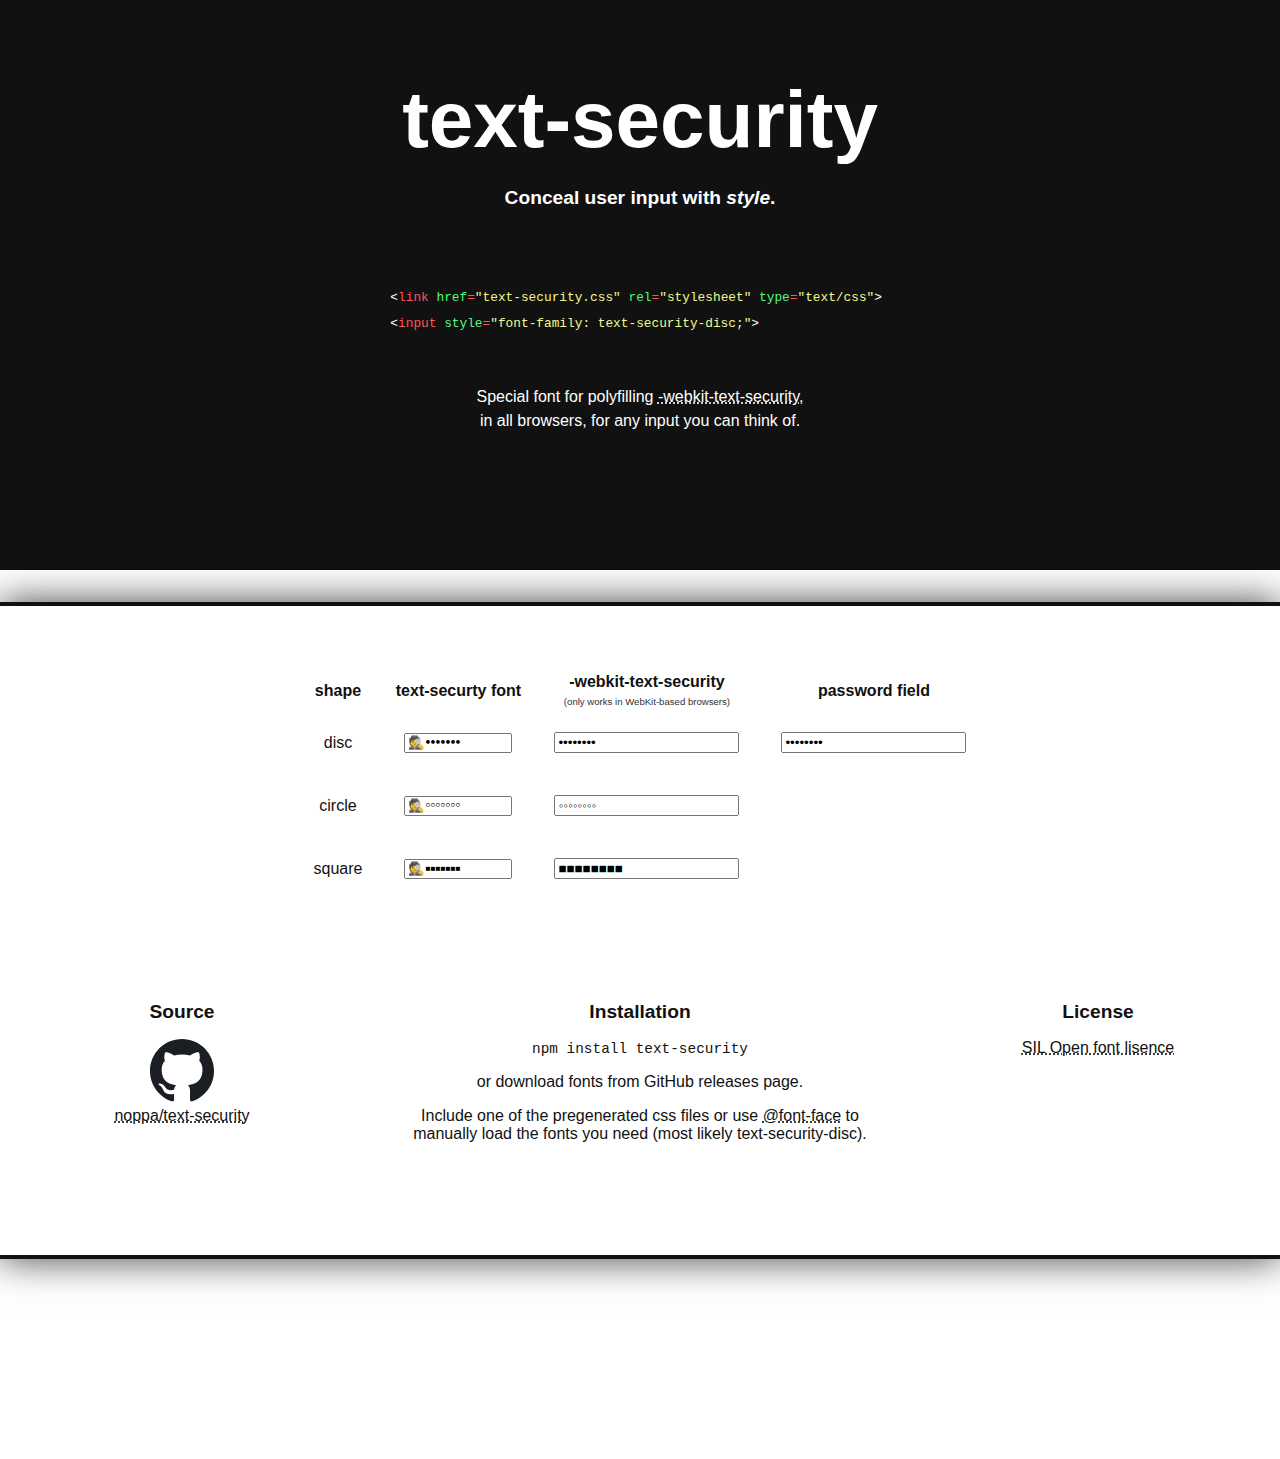
==== text-security.html @ a8082f91 "Fix installation code formatting" ====
<!DOCTYPE html>
<html lang="en">

<head>
  <meta charset="UTF-8">
  <title>text-security font demo</title>
  <link href="assets/text-security/text-security.css" rel="stylesheet" type="text/css" />
  <meta name="viewport" content="width=device-width, initial-scale=1">
</head>

<body>
  <style>
    html, body {
      font-size: 16px;
    }
    body {
      font-family: Arial;
      text-align: center;
      background: #fff;
      color: #111;
      margin: 0px;
      padding: 0px;
      padding-bottom: 200px;
      position: relative;
    }
    header {
      padding: 20px 0px 100px 0px;
      background: #111;
      color: #fff;
      min-height: 50vh;
      background: #111;
      text-align: center;
    }
    main {
      padding: 4rem 0rem;
      margin-top: 2rem;
      background: #fff;
      position: relative;
      z-index: 110;
      left: 0;
      width: 100%;
      box-shadow: 0px 0px 37px 0px rgba(0,0,0,0.75);
      border-top: 4px solid #111;
      border-bottom: 4px solid #111;
    }

    #info {
      display: flex;
      flex-wrap: wrap;
    }
    #info > * {
      flex: 1;
      padding: 2rem;
      min-width: 300px;
    }

    @media screen and (orientation: portrait) {
      #info {
        flex-direction: column;
      }
    }

    .no-break {
      white-space: nowrap;
    }

    .content-wrap, .table-wrap {
      display: inline-block;
    }
    .content-wrap {
      width: 100%;
    }
    .table-wrap {
      overflow-y: auto;
    }
    td {
      text-align: center;
      padding: 20px;
    }
    td, th {
      font-size: 1rem;
    }
    small {
      font-size: 0.6em;
      font-weight: normal;
      color: rgb(49, 49, 49);
    }
    h1 {
      font-size: 5rem;
    }
    h2 {
      font-size: 1.2rem;
      margin-top: 4rem;
    }
    header h2 {
      margin-top: -2rem;
    }
    h3 {
      font-size: 1rem;
      font-weight: normal;
      line-height: 150%;
    }
    a {
      color: inherit;
      text-decoration: underline;
      text-decoration-style: dotted;
    }

    .example {
      margin: 2rem 1rem;
      font-size: 0.8rem;
      max-width: 800px;
      text-align: left;
      display: inline-block;
      line-height: 200%;
    }
    
    .example code {
      white-space: pre-wrap;
    }
    code .token {
      color: #fff;
    }
    code .tag, .attr-eq {
      color: #ff5555;
    }
    code .attr {
      color: #50fa7b;
    }
    code .string {
      color: #f1fa8c;
      white-space: nowrap;
    }

    main code {
      font-size: 0.9rem;
    }

    .bg-disc {
      font-size: 20rem;
      position: absolute;
      display: inline-block;
      top: -20rem;
      font-family: text-security-disc;
      color: white;
      mix-blend-mode: difference;
      animation: dropping-disc 10s infinite;
    }

    .bg-wrap {
      width: 100%;
      height: 100%;
      top: 0;
      left: 0;
      overflow: hidden;
      position: absolute;
      margin-bottom: -1px;
      pointer-events: none;
    }

    @keyframes dropping-disc {
      to {
        top: 110%;
      }
    }
  </style>

  <header>

    <h1>text-security</h1>
    <h2>Conceal user input with <i>style</i>.</h2>
    <div class="example">
      <code>
<span class="token">&lt;</span><span class="tag">link</span> <span class="attr">href</span><span class="attr-eq">=</span><span class="string">&quot;text-security.css&quot;</span> <span class="attr">rel</span><span class="attr-eq">=</span><span class="string">&quot;stylesheet&quot;</span> <span class="attr">type</span><span class="attr-eq">=</span><span class="string">&quot;text/css&quot;</span><span class="token">&gt;</span> 
<span class="token">&lt;</span><span class="tag">input</span> <span class="attr">style</span><span class="attr-eq">=</span><span class="string">&quot;font-family: text-security-disc;&quot;</span><span class="token">&gt;</span></code>
    </div>

    <h3>
      Special font for polyfilling
      <a href="https://developer.mozilla.org/en-US/docs/Web/CSS/-webkit-text-security">-webkit-text-security</a>,<br />
      in all browsers, for any input you can think of.
    </h3>
  </header>

  <div class="bg-wrap">
    <div class="bg-disc" style="left: 0%; animation-delay: 3s; animation-duration: 10s;">t</div>
    <div class="bg-disc" style="left: 7%; animation-delay: 1s; animation-duration: 9s;">e</div>
    <div class="bg-disc" style="left: 14%; animation-delay: 10s; animation-duration: 12s;">x</div>
    <div class="bg-disc" style="left: 21%; animation-delay: 6s; animation-duration: 13s;">t</div>
    <div class="bg-disc" style="left: 28%; animation-delay: 5s; animation-duration: 16s;">t</div>
    <div class="bg-disc" style="left: 35%; animation-delay: 8s; animation-duration: 8s;">-</div>
    <div class="bg-disc" style="left: 42%; animation-delay: 0s; animation-duration: 15s;">e</div>
    <div class="bg-disc" style="left: 49%; animation-delay: 9s; animation-duration: 14s;">c</div>
    <div class="bg-disc" style="left: 56%; animation-delay: 14s; animation-duration: 18s;">u</div>
    <div class="bg-disc" style="left: 63%; animation-delay: 7s; animation-duration: 17s;">r</div>
    <div class="bg-disc" style="left: 70%; animation-delay: 2s; animation-duration: 13s;">i</div>
    <div class="bg-disc" style="left: 77%; animation-delay: 11s; animation-duration: 12s;">t</div>
    <div class="bg-disc" style="left: 84%; animation-delay: 4s; animation-duration: 10s;">y</div>
  </div>

  <main>
    <div class="content-wrap">
      <div class="table-wrap">
        <table>
          <thead>
            <tr>
              <th>shape</th>
              <th>
                text-securty font
              </th>
              <th>
                -webkit-text-security<br />
                <small>(only works in WebKit-based browsers)</small>
              </th>
              <th>
                password field
              </th>
            </tr>
          </thead>
          <tbody>
            <tr>
              <td>
                disc
              </td>
              <td>
                <input type="text" style="font-family: text-security-disc;" value="🕵️ foo [某" />
              </td>
              <td>
                <input type="text" style="-webkit-text-security: disc;" value="🕵️ foo [某" />
              </td>
              <td>
                <input type="password" value="🕵️ foo [某" />
              </td>
            </tr>
            <tr>
              <td>
                circle
              </td>
              <td>
                <input type="text" style="font-family: text-security-circle;" value="🕵️ foo [某" />
              </td>
              <td>
                <input type="text" style="-webkit-text-security: circle;" value="🕵️ foo [某" />
              </td>
              <td></td>
            </tr>
            <tr>
              <td>
                square
              </td>
              <td>
                <input type="text" style="font-family: text-security-square;" value="🕵️ foo [某" />
              </td>
              <td>
                <input type="text" style="-webkit-text-security: square;" value="🕵️ foo [某" />
              </td>
              <td></td>
            </tr>
          </tbody>
        </table>
      </div>

      <div id="info">
        <div id="source">
          <h2>Source</h2>
          <a href="https://github.com/noppa/text-security" title="GitHub repository noppa/text-security">
            <img alt="GitHub mark" src="assets/Octicons-mark-github.svg" width="64" height="64" /><br />
            <span>noppa/text-security</span>
          </a>
        </div>
        <div id="installation" style="flex-basis: 300px; min-width: 300px;">
          <h2>Installation</h2>
          <code>
            npm install text-security
          </code>
          <p>
            or download fonts from GitHub releases page.
          </p>
          <p>
            Include one of the pregenerated css files or use
            <a href="https://developer.mozilla.org/en-US/docs/Web/CSS/@font-face" class="no-break" title="MDN documentation for @font-face CSS property">@font-face</a>
            to manually load the fonts you need (most likely text-security-disc).
          </p>
        </div>
        <div id="lisence">
          <h2>License</h2>
          <p>
            <a href="https://opensource.org/licenses/OFL-1.1">SIL Open font lisence</a>
          </p>
        </div>
      </div>
    </div>
  </main>


</body>

</html>
---- assets/text-security/text-security.css ----
@font-face{font-family:'text-security-disc';src:url('text-security-disc-compat.eot');src:url('text-security-disc-compat.eot?#iefix') format('embedded-opentype'),url('text-security-disc.woff2') format('woff2'),url('text-security-disc-compat.ttf') format('truetype')}@font-face{font-family:'text-security-circle';src:url('text-security-circle-compat.eot');src:url('text-security-circle-compat.eot?#iefix') format('embedded-opentype'),url('text-security-circle.woff2') format('woff2'),url('text-security-circle-compat.ttf') format('truetype')}@font-face{font-family:'text-security-square';src:url('text-security-square-compat.eot');src:url('text-security-square-compat.eot?#iefix') format('embedded-opentype'),url('text-security-square.woff2') format('woff2'),url('text-security-square-compat.ttf') format('truetype')}
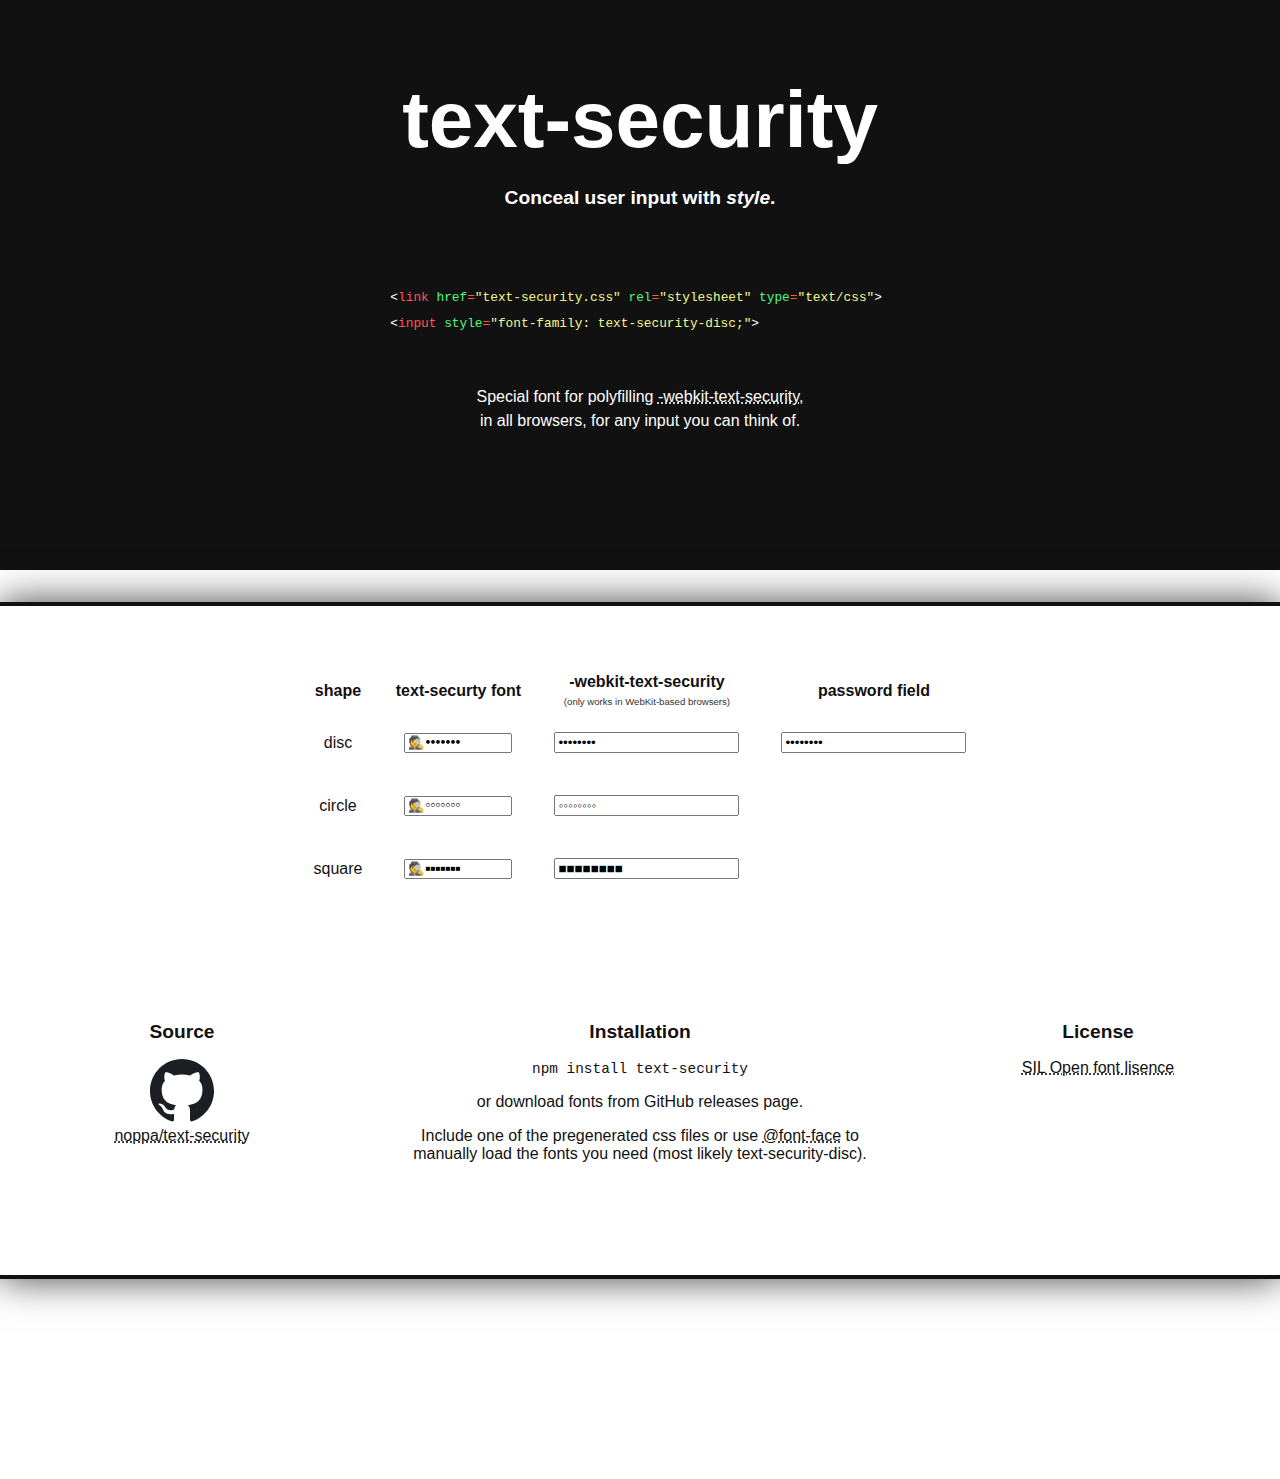
==== commit db608ae3: "Style fixes" ====
--- a/text-security.html
+++ b/text-security.html
@@ -31,7 +31,7 @@
       background: #111;
       text-align: center;
     }
-    main {
+    .main {
       padding: 4rem 0rem;
       margin-top: 2rem;
       background: #fff;
@@ -47,6 +47,7 @@
     #info {
       display: flex;
       flex-wrap: wrap;
+      margin-top: 4rem;
     }
     #info > * {
       flex: 1;
@@ -54,7 +55,7 @@
       min-width: 300px;
     }
 
-    @media screen and (orientation: portrait) {
+    @media (min-width: 320px) and (max-width: 500px) {
       #info {
         flex-direction: column;
       }
@@ -64,13 +65,14 @@
       white-space: nowrap;
     }
 
-    .content-wrap, .table-wrap {
+    .content-wrap, .table-wrap, .table-wrap-outer {
       display: inline-block;
     }
     .content-wrap {
       width: 100%;
     }
-    .table-wrap {
+    .table-wrap-outer {
+      width: 100%;
       overflow-y: auto;
     }
     td {
@@ -90,7 +92,6 @@
     }
     h2 {
       font-size: 1.2rem;
-      margin-top: 4rem;
     }
     header h2 {
       margin-top: -2rem;
@@ -132,7 +133,7 @@
       white-space: nowrap;
     }
 
-    main code {
+    .main code {
       font-size: 0.9rem;
     }
 
@@ -198,66 +199,68 @@
     <div class="bg-disc" style="left: 84%; animation-delay: 4s; animation-duration: 10s;">y</div>
   </div>
 
-  <main>
+  <div class="main">
     <div class="content-wrap">
-      <div class="table-wrap">
-        <table>
-          <thead>
-            <tr>
-              <th>shape</th>
-              <th>
-                text-securty font
-              </th>
-              <th>
-                -webkit-text-security<br />
-                <small>(only works in WebKit-based browsers)</small>
-              </th>
-              <th>
-                password field
-              </th>
-            </tr>
-          </thead>
-          <tbody>
-            <tr>
-              <td>
-                disc
-              </td>
-              <td>
-                <input type="text" style="font-family: text-security-disc;" value="🕵️ foo [某" />
-              </td>
-              <td>
-                <input type="text" style="-webkit-text-security: disc;" value="🕵️ foo [某" />
-              </td>
-              <td>
-                <input type="password" value="🕵️ foo [某" />
-              </td>
-            </tr>
-            <tr>
-              <td>
-                circle
-              </td>
-              <td>
-                <input type="text" style="font-family: text-security-circle;" value="🕵️ foo [某" />
-              </td>
-              <td>
-                <input type="text" style="-webkit-text-security: circle;" value="🕵️ foo [某" />
-              </td>
-              <td></td>
-            </tr>
-            <tr>
-              <td>
-                square
-              </td>
-              <td>
-                <input type="text" style="font-family: text-security-square;" value="🕵️ foo [某" />
-              </td>
-              <td>
-                <input type="text" style="-webkit-text-security: square;" value="🕵️ foo [某" />
-              </td>
-              <td></td>
-            </tr>
-          </tbody>
-        </table>
+      <div class="table-wrap-outer">
+        <div class="table-wrap">
+          <table>
+            <thead>
+              <tr>
+                <th>shape</th>
+                <th>
+                  text-securty font
+                </th>
+                <th>
+                  -webkit-text-security<br />
+                  <small>(only works in WebKit-based browsers)</small>
+                </th>
+                <th>
+                  password field
+                </th>
+              </tr>
+            </thead>
+            <tbody>
+              <tr>
+                <td>
+                  disc
+                </td>
+                <td>
+                  <input type="text" style="font-family: text-security-disc;" value="🕵️ foo [某" />
+                </td>
+                <td>
+                  <input type="text" style="-webkit-text-security: disc;" value="🕵️ foo [某" />
+                </td>
+                <td>
+                  <input type="password" value="🕵️ foo [某" />
+                </td>
+              </tr>
+              <tr>
+                <td>
+                  circle
+                </td>
+                <td>
+                  <input type="text" style="font-family: text-security-circle;" value="🕵️ foo [某" />
+                </td>
+                <td>
+                  <input type="text" style="-webkit-text-security: circle;" value="🕵️ foo [某" />
+                </td>
+                <td></td>
+              </tr>
+              <tr>
+                <td>
+                  square
+                </td>
+                <td>
+                  <input type="text" style="font-family: text-security-square;" value="🕵️ foo [某" />
+                </td>
+                <td>
+                  <input type="text" style="-webkit-text-security: square;" value="🕵️ foo [某" />
+                </td>
+                <td></td>
+              </tr>
+            </tbody>
+          </table>
+        </div>
       </div>
 
       <div id="info">
@@ -290,7 +293,7 @@
         </div>
       </div>
     </div>
-  </main>
+  </div>
 
 
 </body>
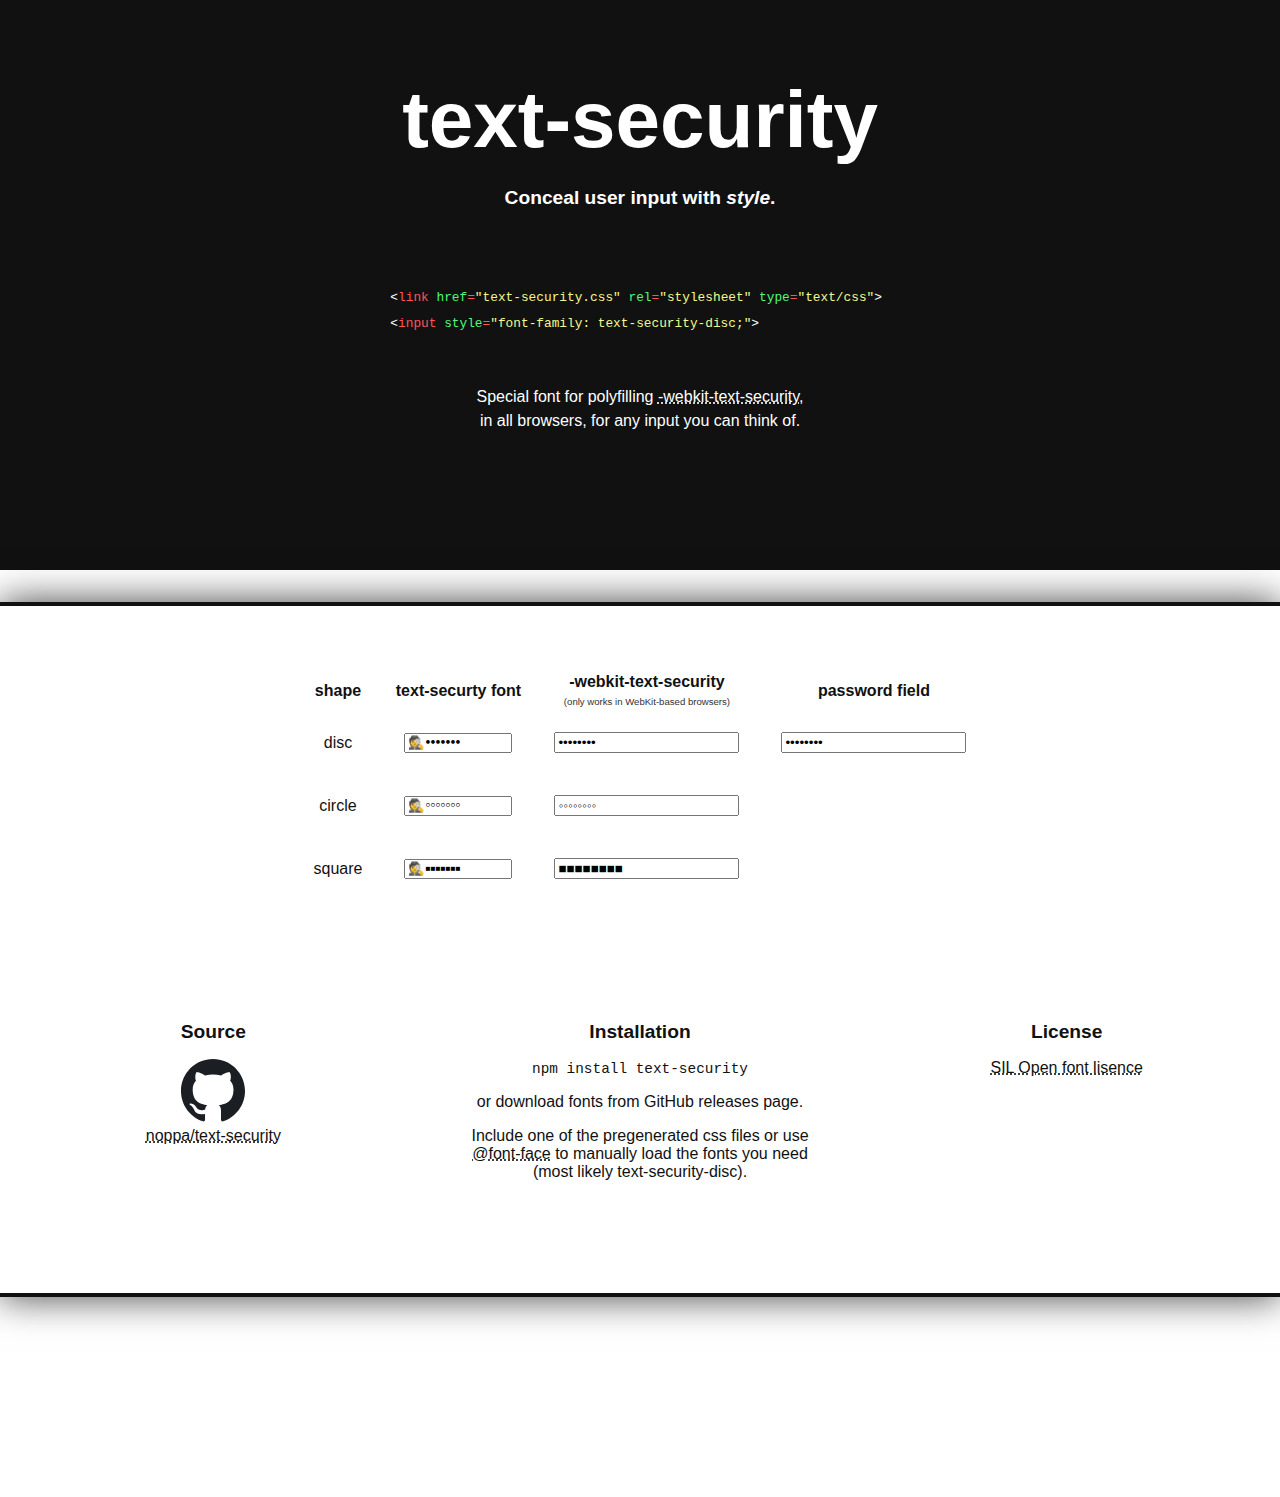
==== commit f13707a7: "Fix overly big spacing between sections" ====
--- a/text-security.html
+++ b/text-security.html
@@ -271,7 +271,7 @@
             <span>noppa/text-security</span>
           </a>
         </div>
-        <div id="installation" style="flex-basis: 300px; min-width: 300px;">
+        <div id="installation" style="min-width: 300px;">
           <h2>Installation</h2>
           <code>
             npm install text-security
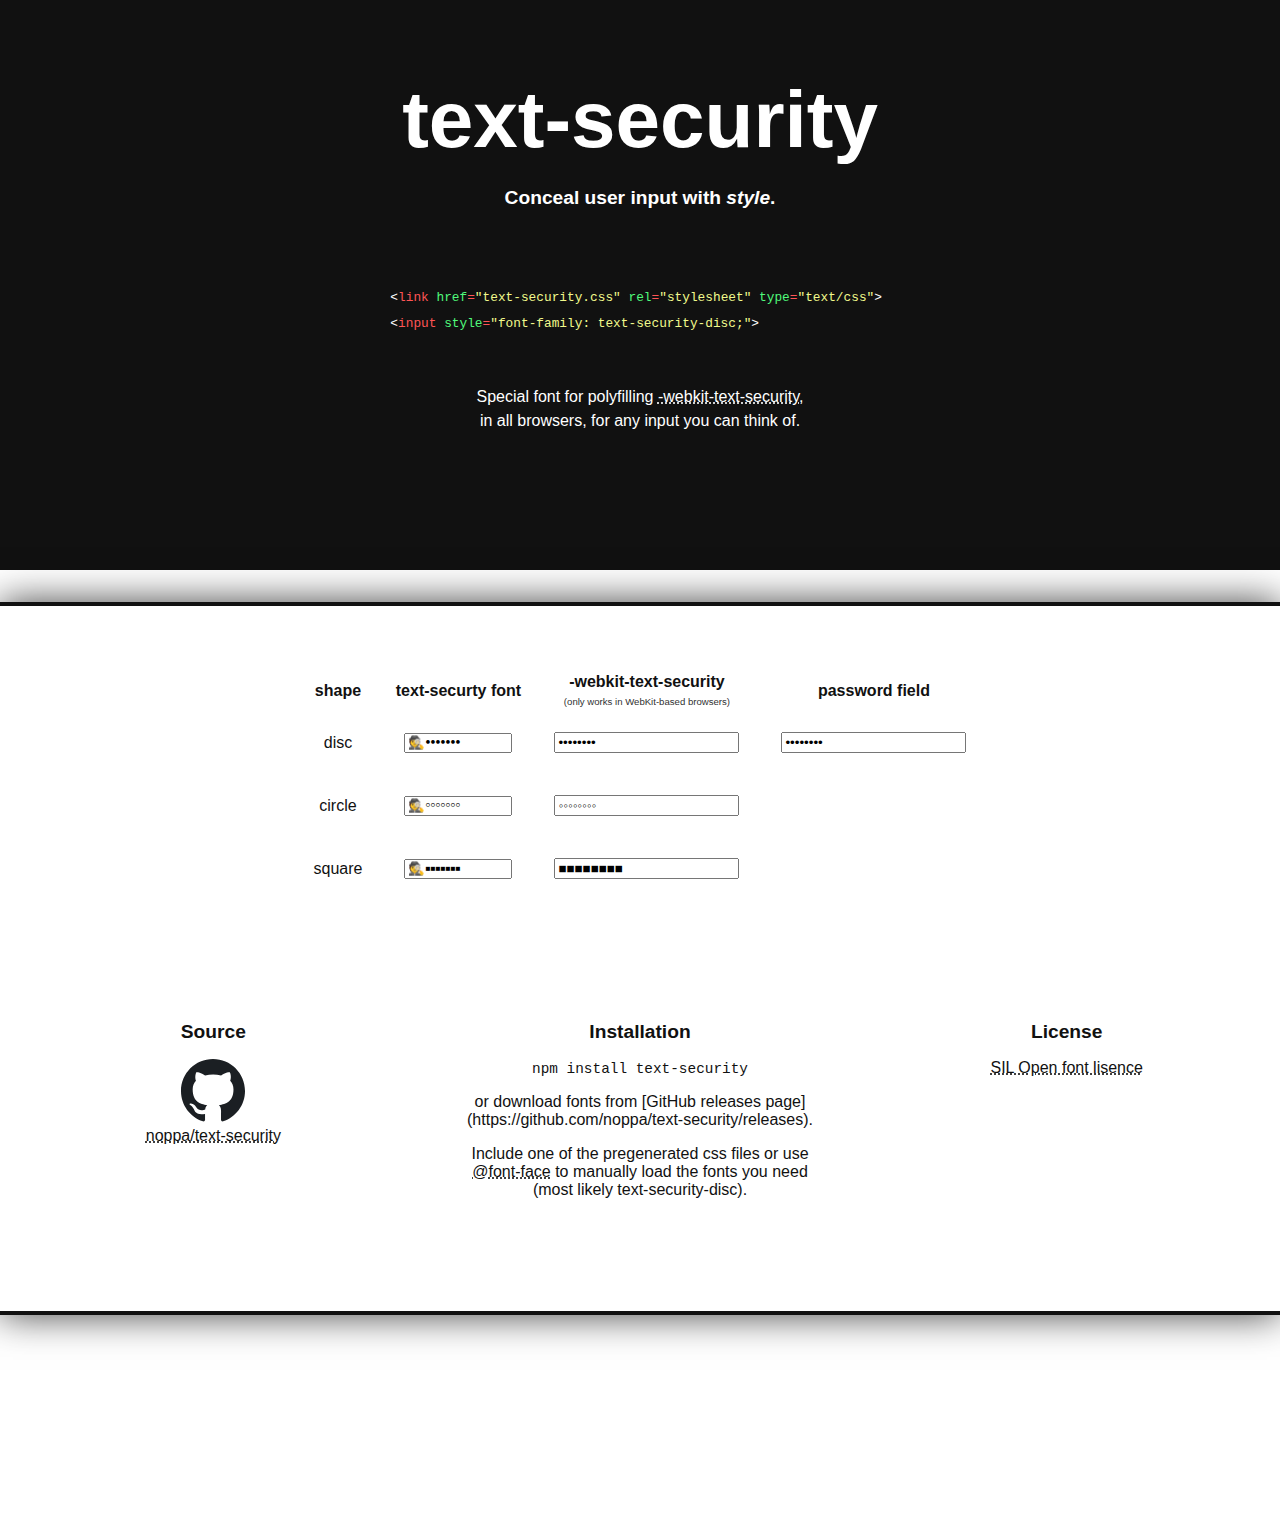
==== commit 0155c054: "Link to releases page" ====
--- a/text-security.html
+++ b/text-security.html
@@ -277,7 +277,7 @@
             npm install text-security
           </code>
           <p>
-            or download fonts from GitHub releases page.
+            or download fonts from [GitHub releases page](https://github.com/noppa/text-security/releases).
           </p>
           <p>
             Include one of the pregenerated css files or use
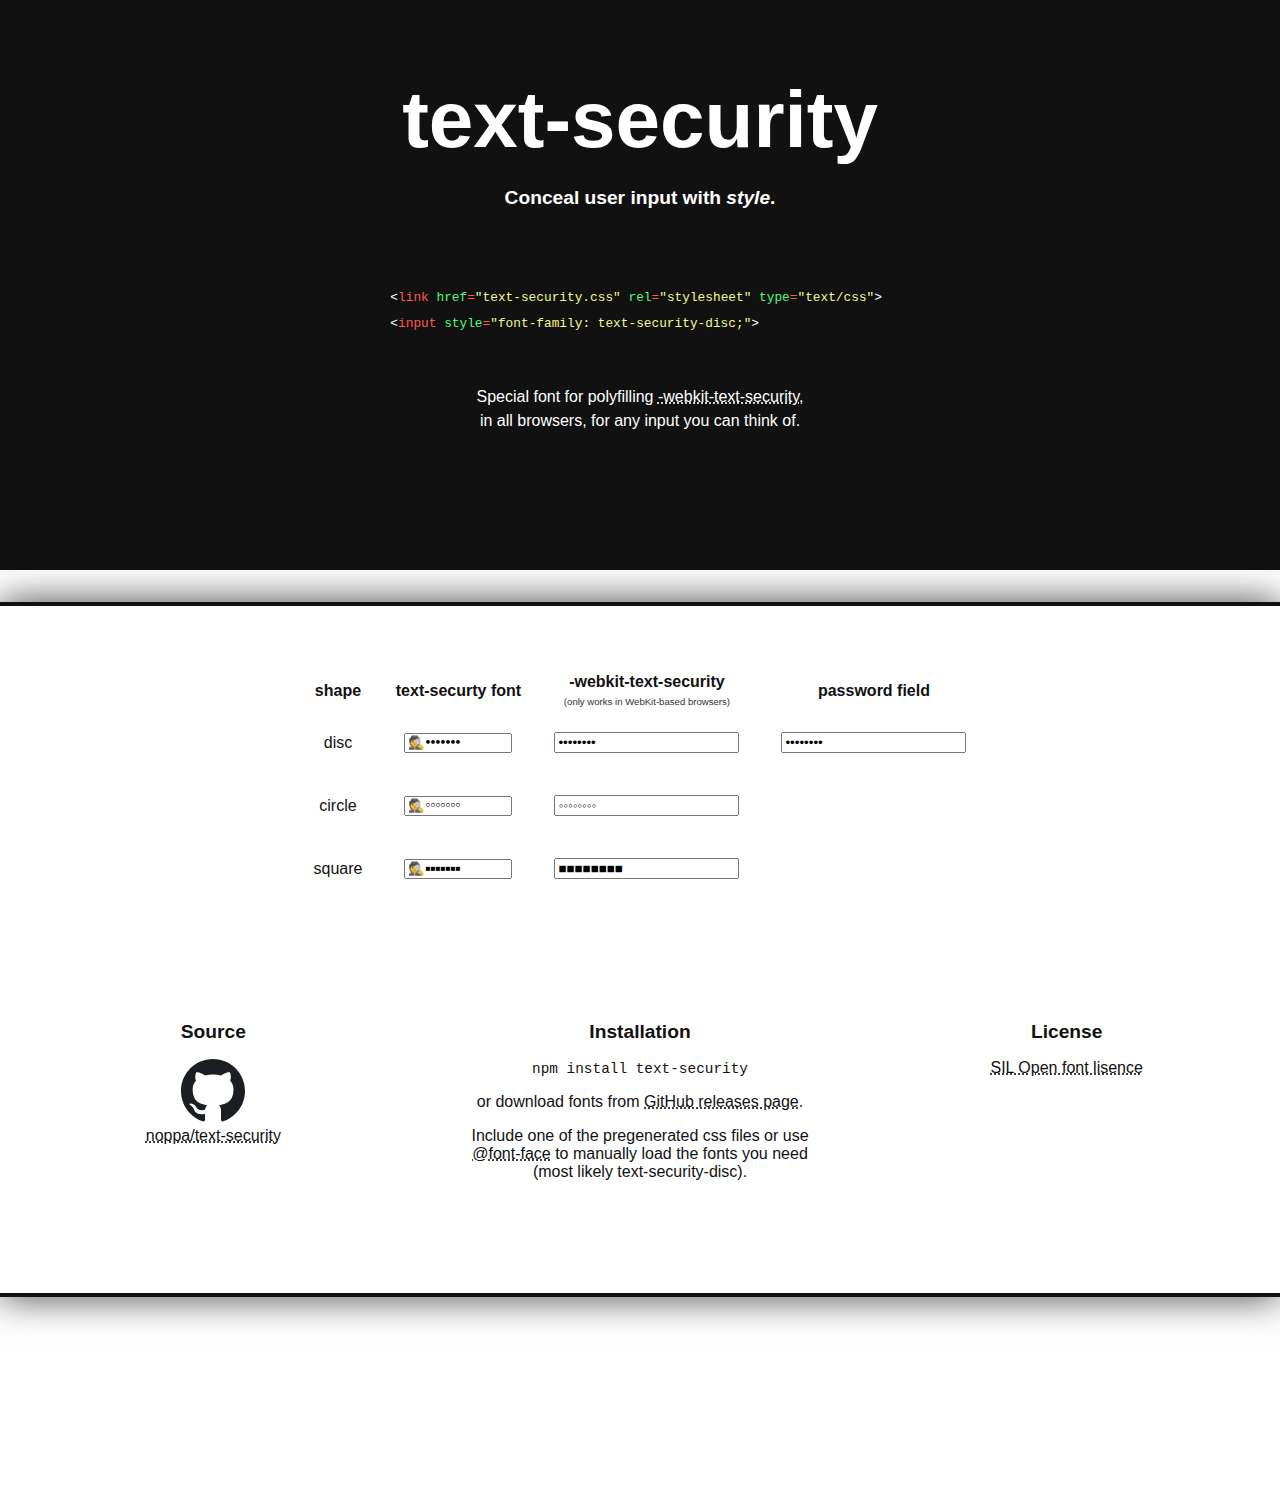
==== commit bb9a8084: "Fix a link" ====
--- a/text-security.html
+++ b/text-security.html
@@ -58,6 +58,11 @@
     @media (min-width: 320px) and (max-width: 500px) {
       #info {
         flex-direction: column;
+      }
+      /* On mobile, reduce the amount of balls we have flying around */
+      .bg-disc:nth-child(even) {
+        display: none;
+        animation: none;
       }
     }
 
@@ -277,7 +282,7 @@
             npm install text-security
           </code>
           <p>
-            or download fonts from [GitHub releases page](https://github.com/noppa/text-security/releases).
+            or download fonts from <a href="https://github.com/noppa/text-security/releases">GitHub releases page</a>.
           </p>
           <p>
             Include one of the pregenerated css files or use
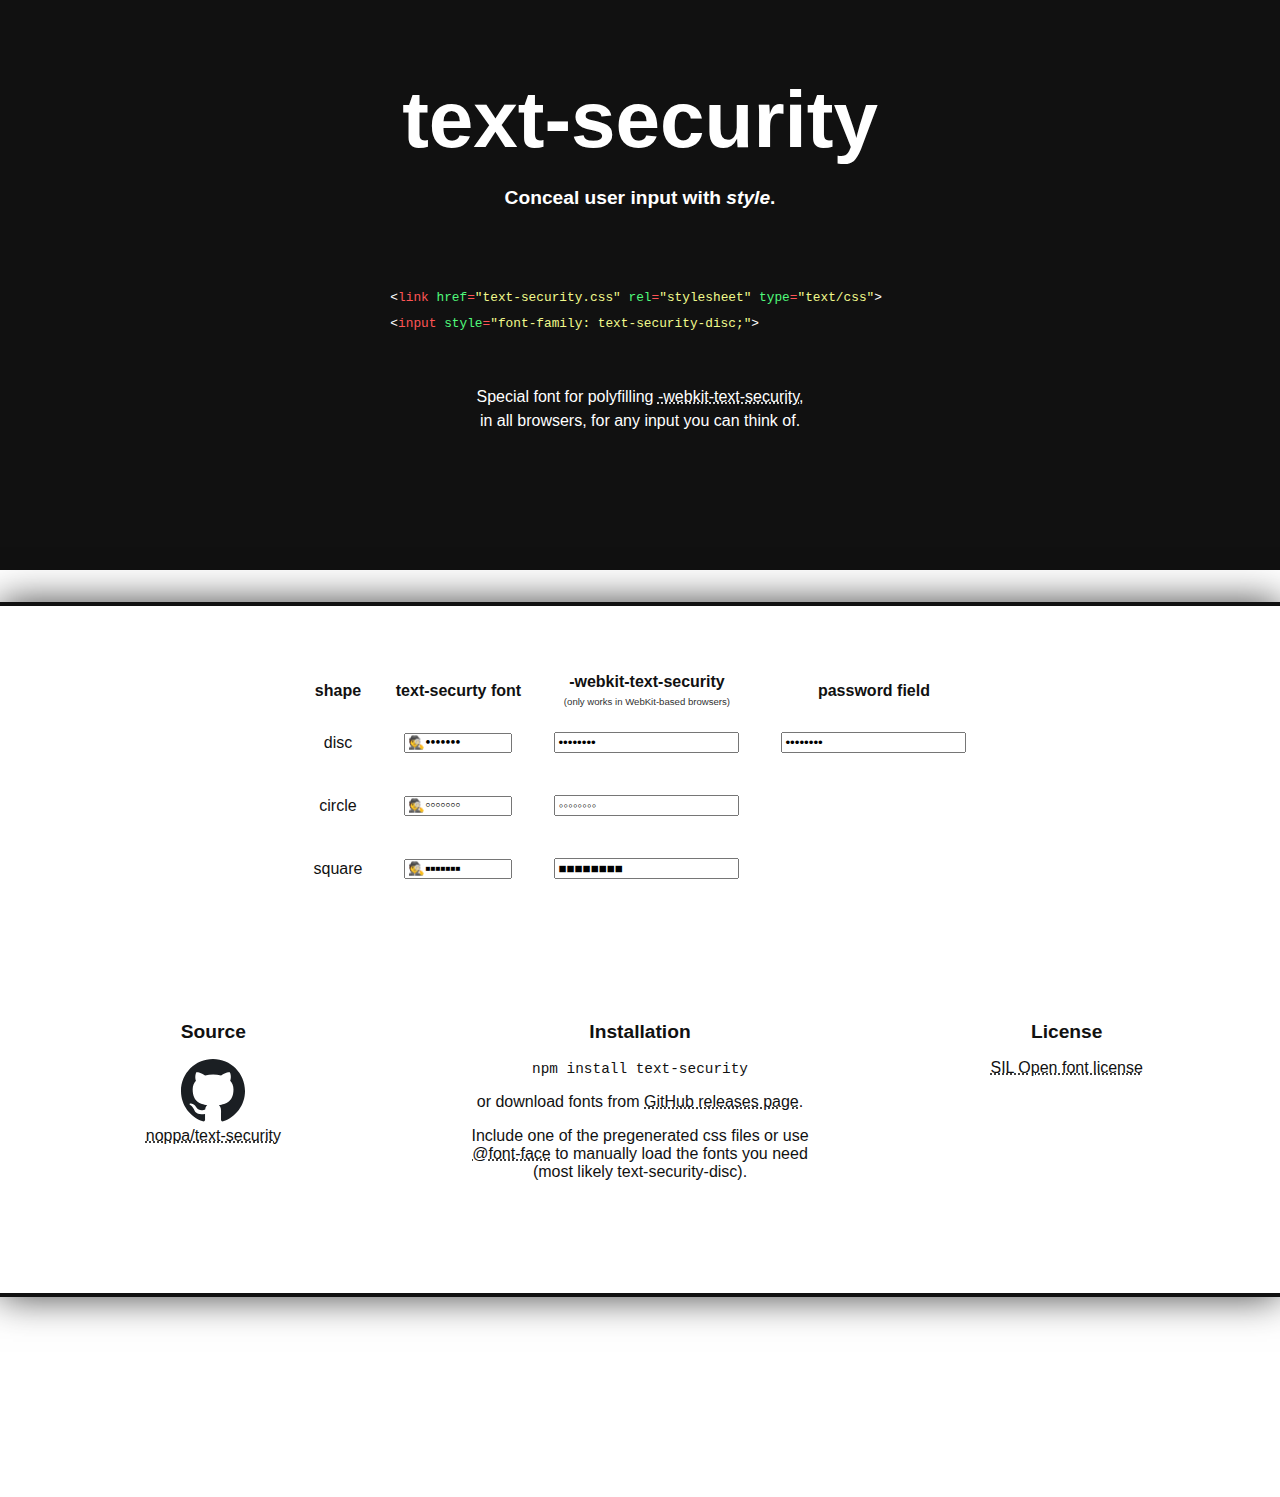
==== commit 7483e0d7: "Fix misspelled license" ====
--- a/text-security.html
+++ b/text-security.html
@@ -293,7 +293,7 @@
         <div id="lisence">
           <h2>License</h2>
           <p>
-            <a href="https://opensource.org/licenses/OFL-1.1">SIL Open font lisence</a>
+            <a href="https://opensource.org/licenses/OFL-1.1">SIL Open font license</a>
           </p>
         </div>
       </div>
